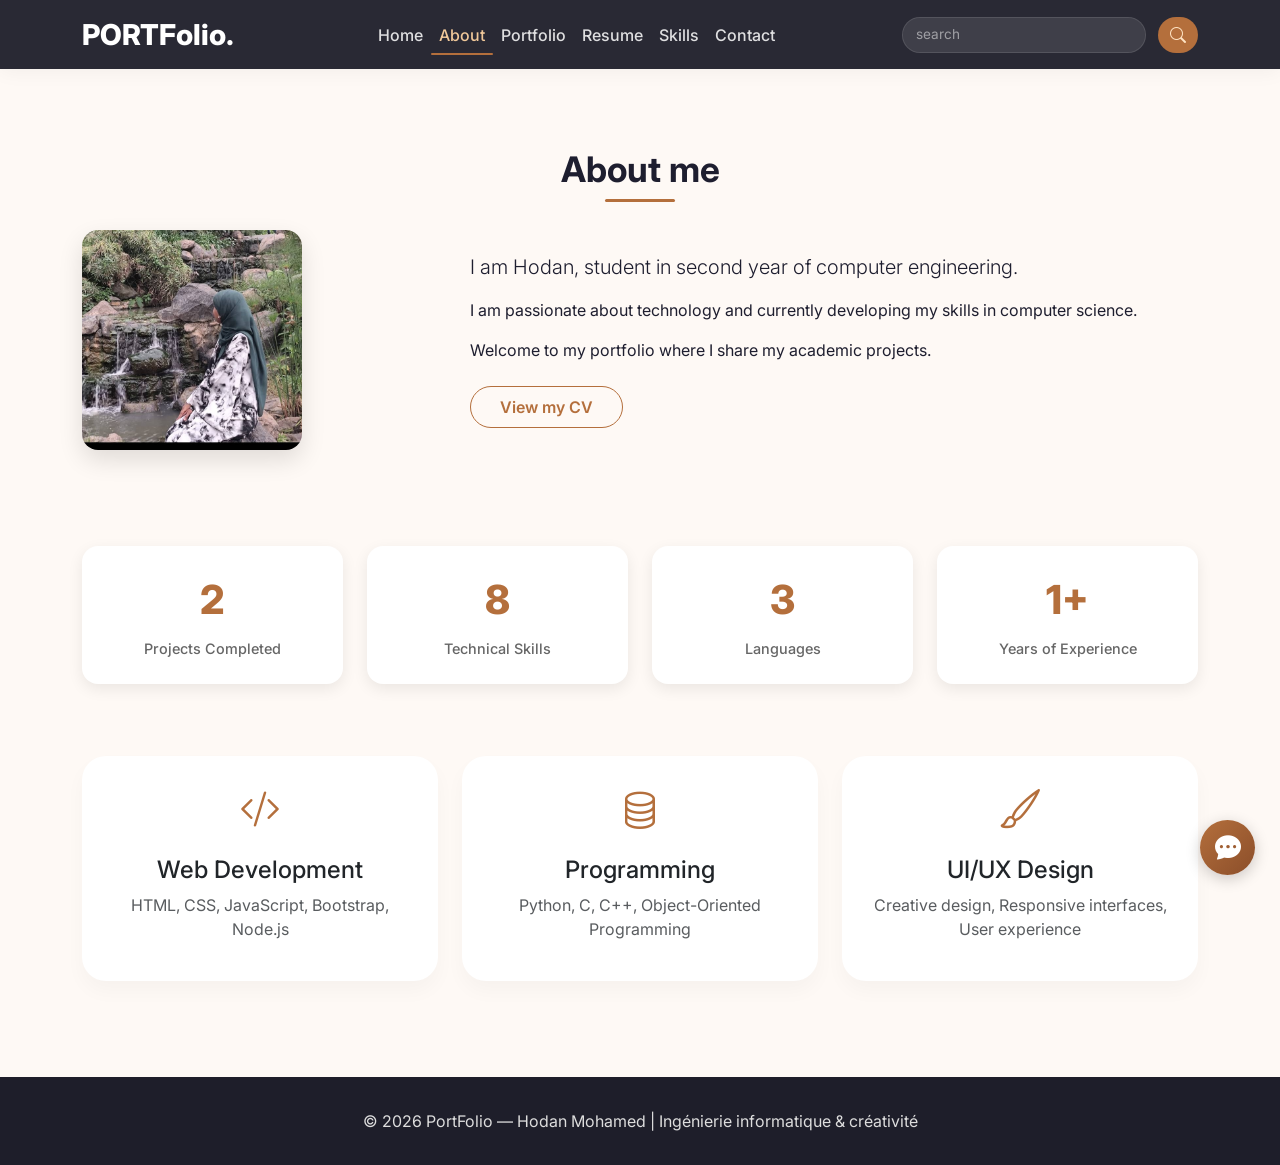
==== about.html @ 30878bd0 "add portfolio file" ====
<!DOCTYPE html>
<html lang="en">
<head>
    <meta charset="UTF-8">
    <meta name="viewport" content="width=device-width, initial-scale=1.0">
    <title>PORTFolio | About</title>
    <link href="https://cdn.jsdelivr.net/npm/bootstrap@5.3.0-alpha1/dist/css/bootstrap.min.css" rel="stylesheet">
    <link rel="stylesheet" href="https://cdn.jsdelivr.net/npm/bootstrap-icons@1.11.3/font/bootstrap-icons.min.css">
    <link href="https://fonts.googleapis.com/css2?family=Inter:opsz,wght@14..32,300;14..32,400;14..32,600;14..32,700;14..32,800&display=swap" rel="stylesheet">
    <link rel="stylesheet" href="style.css">
    <link rel="stylesheet" href="chatbot.css">
    <style>
        .profile-pic {
            width: 220px;
            height: 220px;
            object-fit: cover;
            border-radius: 1rem;
            box-shadow: 0 10px 25px rgba(0,0,0,0.12);
        }
        .navbar {
            background-color: rgba(30, 30, 42, 0.95) !important;
        }
        .navbar-brand {
            color: white !important;
            background: none !important;
            -webkit-text-fill-color: white !important;
        }
        .nav-link {
            color: rgba(255,255,255,0.85) !important;
        }
        .nav-link:hover, .nav-link.active {
            color: #f0c89a !important;
        }
        .search-form input {
            background-color: rgba(255,255,255,0.1);
            border-color: rgba(255,255,255,0.2);
            color: white;
        }
        .search-form input::placeholder {
            color: rgba(255,255,255,0.5);
        }

        /* Style pour les compteurs animés */
        .counter-card {
            background: white;
            border-radius: 1rem;
            padding: 1.5rem;
            text-align: center;
            box-shadow: 0 5px 15px rgba(0,0,0,0.08);
            transition: transform 0.3s ease;
        }
        .counter-card:hover {
            transform: translateY(-5px);
        }
        .counter-number {
            font-size: 2.5rem;
            font-weight: 800;
            color: #b46f3c;
            margin-bottom: 0.5rem;
        }
        .counter-label {
            color: #666;
            font-size: 0.9rem;
            font-weight: 500;
        }
    </style>
</head>
<body>

<nav class="navbar navbar-expand-lg fixed-top">
    <div class="container">
        <a class="navbar-brand" href="index.html">PORTFolio<span style="color: #b46f3c;">.</span></a>
        <button class="navbar-toggler" type="button" data-bs-toggle="collapse" data-bs-target="#navbarMain">
            <span class="navbar-toggler-icon"></span>
        </button>
        <div class="collapse navbar-collapse" id="navbarMain">
            <ul class="navbar-nav mx-auto mb-2 mb-lg-0">
                <li class="nav-item"><a class="nav-link" href="index.html">Home</a></li>
                <li class="nav-item"><a class="nav-link active" href="about.html">About</a></li>
                <li class="nav-item"><a class="nav-link" href="portfolio.html">Portfolio</a></li>
                <li class="nav-item"><a class="nav-link" href="resume.html">Resume</a></li>
                <li class="nav-item"><a class="nav-link" href="skills.html">Skills</a></li>
                <li class="nav-item"><a class="nav-link" href="contact.html">Contact</a></li>
            </ul>
            <form class="d-flex search-form" role="search">
                <input class="form-control me-1" type="search" placeholder="search">
                <button class="btn" type="submit"><i class="bi bi-search"></i></button>
            </form>
        </div>
    </div>
</nav>

<main class="container py-5 mt-4">
    <!-- Section About with animations -->
    <h2 class="section-title">About me</h2>
    
    <div class="row align-items-center g-5">
        <div class="col-md-4 text-center text-md-start">
            <img src="photo.jpg" class="profile-pic" alt="Hodan Mohamed">
        </div>
        <div class="col-md-8">
            <p class="lead">I am Hodan, student in second year of computer engineering.</p>
            <p>I am passionate about technology and currently developing my skills in computer science.</p>
            <p>Welcome to my portfolio where I share my academic projects.</p>
            <a href="resume.html" class="btn btn-outline-custom mt-2">View my CV</a>
        </div>
    </div>

    <!-- Section des compteurs animés -->
    <div class="row mt-5 pt-4 g-4" style="margin-top: 3rem !important;">
        <div class="col-md-3 col-sm-6">
            <div class="counter-card">
                <div class="counter-number">
                    <span class="counter" data-target="3">0</span>
                </div>
                <div class="counter-label">Projects Completed</div>
            </div>
        </div>
        <div class="col-md-3 col-sm-6">
            <div class="counter-card">
                <div class="counter-number">
                    <span class="counter" data-target="10">0</span>
                </div>
                <div class="counter-label">Technical Skills</div>
            </div>
        </div>
        <div class="col-md-3 col-sm-6">
            <div class="counter-card">
                <div class="counter-number">
                    <span class="counter" data-target="4">0</span>
                </div>
                <div class="counter-label">Languages</div>
            </div>
        </div>
        <div class="col-md-3 col-sm-6">
            <div class="counter-card">
                <div class="counter-number">
                    <span class="counter" data-target="2">0</span>+
                </div>
                <div class="counter-label">Years of Experience</div>
            </div>
        </div>
    </div>

    <!-- Section compétences clés -->
    <div class="row mt-5 g-4">
        <div class="col-md-4">
            <div class="card p-4 h-100 text-center">
                <i class="bi bi-code-slash" style="font-size: 2.5rem; color: #b46f3c;"></i>
                <h4 class="mt-3">Web Development</h4>
                <p class="text-muted">HTML, CSS, JavaScript, Bootstrap, Node.js</p>
            </div>
        </div>
        <div class="col-md-4">
            <div class="card p-4 h-100 text-center">
                <i class="bi bi-database" style="font-size: 2.5rem; color: #b46f3c;"></i>
                <h4 class="mt-3">Programming</h4>
                <p class="text-muted">Python, C, C++, Object-Oriented Programming</p>
            </div>
        </div>
        <div class="col-md-4">
            <div class="card p-4 h-100 text-center">
                <i class="bi bi-brush" style="font-size: 2.5rem; color: #b46f3c;"></i>
                <h4 class="mt-3">UI/UX Design</h4>
                <p class="text-muted">Creative design, Responsive interfaces, User experience</p>
            </div>
        </div>
    </div>
</main>

<footer>
    <div class="container">
        <p class="mb-0">© 2026 PortFolio — Hodan Mohamed | Ingénierie informatique & créativité</p>
    </div>
</footer>

<script src="https://cdn.jsdelivr.net/npm/bootstrap@5.3.0-alpha1/dist/js/bootstrap.bundle.min.js"></script>
<script src="chatbot.js"></script>
<script src="scroll-animations.js"></script>

<script>
// Fonction pour les compteurs animés
function initCounterAnimation() {
    const counters = document.querySelectorAll('.counter');
    
    const counterObserver = new IntersectionObserver((entries) => {
        entries.forEach(entry => {
            if (entry.isIntersecting) {
                const counter = entry.target;
                const target = parseInt(counter.getAttribute('data-target'));
                let current = 0;
                const increment = target / 50;
                const timer = setInterval(() => {
                    current += increment;
                    if (current >= target) {
                        counter.textContent = target;
                        clearInterval(timer);
                    } else {
                        counter.textContent = Math.floor(current);
                    }
                }, 30);
                counterObserver.unobserve(counter);
            }
        });
    }, { threshold: 0.5 });
    
    counters.forEach(counter => counterObserver.observe(counter));
}

// Démarrer l'animation des compteurs quand la page est chargée
document.addEventListener('DOMContentLoaded', () => {
    initCounterAnimation();
});
</script>
<script>
// ============================================
// RECHERCHE DE PAGES - TAPEZ LE NOM D'UNE PAGE
// ============================================

function initPageSearch() {
    const searchInput = document.querySelector('.search-form input');
    const searchButton = document.querySelector('.search-form button');
    
    if (!searchInput) return;
    
    // Liste des pages du site
    const pages = [
        { name: "home", url: "index.html", aliases: ["accueil", "main", "index"] },
        { name: "about", url: "about.html", aliases: ["apropos", "à propos", "qui", "who"] },
        { name: "portfolio", url: "portfolio.html", aliases: ["projets", "projects", "travaux", "work"] },
        { name: "resume", url: "resume.html", aliases: ["cv", "curriculum", "parcours"] },
        { name: "skills", url: "skills.html", aliases: ["compétences", "competences", "techniques"] },
        { name: "contact", url: "contact.html", aliases: ["me contacter", "email", "joindre"] }
    ];
    
    function goToPage(searchTerm) {
        const term = searchTerm.toLowerCase().trim();
        if (term === "") return false;
        
        // Chercher la page correspondante
        for (let page of pages) {
            // Vérifier le nom exact
            if (page.name === term) {
                window.location.href = page.url;
                return true;
            }
            // Vérifier les alias
            for (let alias of page.aliases) {
                if (term === alias || term.includes(alias)) {
                    window.location.href = page.url;
                    return true;
                }
            }
            // Vérifier si le terme est contenu dans le nom
            if (page.name.includes(term)) {
                window.location.href = page.url;
                return true;
            }
        }
        
        // Si rien n'est trouvé
        alert(`❌ Page "${searchTerm}" non trouvée.\n\n📄 Pages disponibles :\n- Home\n- About\n- Portfolio\n- Resume\n- Skills\n- Contact`);
        return false;
    }
    
    // Recherche au clic sur le bouton
    if (searchButton) {
        searchButton.addEventListener('click', (e) => {
            e.preventDefault();
            goToPage(searchInput.value);
        });
    }
    
    // Recherche en appuyant sur Entrée
    searchInput.addEventListener('keypress', (e) => {
        if (e.key === 'Enter') {
            e.preventDefault();
            goToPage(searchInput.value);
        }
    });
}

// Démarrer la recherche
document.addEventListener('DOMContentLoaded', initPageSearch);
</script>

</body>
</html>
---- style.css ----
/* style.css - version avec animations */
:root {
    --primary: #b46f3c;
    --primary-dark: #8b5a2b;
    --secondary: #2c3e50;
    --light-bg: #fef9f5;
    --dark-text: #1e1e2f;
}

* {
    margin: 0;
    padding: 0;
    box-sizing: border-box;
}

body {
    font-family: 'Inter', system-ui, -apple-system, 'Segoe UI', Roboto, Helvetica, Arial, sans-serif;
    background-color: var(--light-bg);
    color: var(--dark-text);
    padding-top: 76px;
    overflow-x: hidden;
}

/* ========== NAVBAR ========== */
.navbar {
    background-color: rgba(255, 255, 255, 0.98);
    box-shadow: 0 2px 20px rgba(0, 0, 0, 0.05);
    backdrop-filter: blur(2px);
    transition: all 0.3s ease;
}

.navbar-brand {
    font-size: 1.8rem;
    font-weight: 800;
    background: linear-gradient(135deg, #2c3e50, #b46f3c);
    background-clip: text;
    -webkit-background-clip: text;
    color: transparent;
    transition: transform 0.2s;
}
.navbar-brand:hover {
    transform: scale(1.02);
}

.nav-link {
    font-weight: 500;
    color: #2c3e50;
    transition: color 0.2s, transform 0.2s;
    position: relative;
}
.nav-link:hover,
.nav-link.active {
    color: var(--primary);
}
.nav-link.active::after {
    content: '';
    position: absolute;
    bottom: 0;
    left: 0;
    width: 100%;
    height: 2px;
    background: var(--primary);
    border-radius: 2px;
    animation: slideIn 0.3s ease-out;
}
@keyframes slideIn {
    from { width: 0; }
    to { width: 100%; }
}

.dropdown-menu {
    border-radius: 1rem;
    border: none;
    box-shadow: 0 10px 25px rgba(0,0,0,0.08);
    animation: fadeInDown 0.2s ease-out;
}
.dropdown-item:hover {
    background-color: #f8e4d4;
    color: var(--primary);
    transform: translateX(5px);
    transition: all 0.2s;
}

.search-form input {
    border-radius: 40px;
    border: 1px solid #e2d6cc;
    background-color: white;
    padding: 0.3rem 0.8rem;
    font-size: 0.85rem;
    transition: all 0.2s;
}
.search-form input:focus {
    border-color: var(--primary);
    box-shadow: 0 0 0 3px rgba(180,111,60,0.2);
}
.search-form button {
    border-radius: 40px;
    background-color: var(--primary);
    border: none;
    color:bisque;
    margin-left: 0.5rem;
    transition: background 0.2s, transform 0.1s;
}
.search-form button:hover {
    background-color: var(--primary-dark);
    transform: scale(1.02);
}

/* ========== HERO ========== */
.hero {
    min-height: 85vh;
    display: flex;
    align-items: center;
    text-align: center;
    background: linear-gradient(145deg, #fff9f5 0%, #fef6ef 100%);
    margin-bottom: 0;
    animation: fadeInUp 0.8s ease-out;
}

.hero h1 {
    font-size: 4rem;
    font-weight: 800;
    background: linear-gradient(125deg, #1f2a3a, #b46f3c);
    background-clip: text;
    -webkit-background-clip: text;
    color: transparent;
    margin-bottom: 1rem;
}

#dynamic-text {
    font-size: 1.6rem;
    font-weight: 500;
    color: var(--primary);
    border-right: 2px solid var(--primary);
    padding-right: 6px;
}
.cursor {
    animation: blink 0.9s infinite;
}
@keyframes blink {
    0%, 100% { opacity: 1; }
    50% { opacity: 0; }
}

.btn-outline-custom {
    border: 1px solid var(--primary);
    color: var(--primary);
    border-radius: 40px;
    padding: 0.5rem 1.8rem;
    font-weight: 600;
    transition: all 0.3s ease;
    display: inline-block;
}
.btn-outline-custom:hover {
    background-color: var(--primary);
    color: white;
    transform: translateY(-2px);
    box-shadow: 0 8px 15px rgba(180,111,60,0.2);
}

/* ========== SECTIONS ========== */
.section-title {
    font-size: 2.2rem;
    font-weight: 700;
    text-align: center;
    margin-bottom: 2.5rem;
    position: relative;
}
.section-title::after {
    content: '';
    width: 70px;
    height: 3px;
    background: var(--primary);
    position: absolute;
    bottom: -12px;
     left: 50%;
    transform: translateX(-50%);
    border-radius: 4px;
}

/* ========== CARTES ET ÉLÉMENTS ========== */
.card {
    border: none;
    border-radius: 1.5rem;
    box-shadow: 0 10px 20px rgba(0,0,0,0.03);
    transition: transform 0.3s ease, box-shadow 0.3s;
    background-color: white;
    overflow: hidden;
}
.card:hover {
    transform: translateY(-10px) scale(1.02);
    box-shadow: 0 20px 30px rgba(0,0,0,0.1);
}

.service-icon {
    font-size: 2.5rem;
    color: var(--primary);
    transition: transform 0.2s;
}
.card:hover .service-icon {
    transform: scale(1.1) rotate(3deg);
}

.portfolio-img {
    height: 200px;
    background: linear-gradient(135deg, #ecdcc9, #d9c2ab);
    display: flex;
    align-items: center;
    justify-content: center;
    font-size: 3rem;
    color: #8b5a2b;
    transition: all 0.4s;
}
.portfolio-item:hover .portfolio-img {
    transform: scale(1.03);
    filter: brightness(0.95);
}

/* ========== ANIMATIONS SCROLL ========== */
.fade-in-up {
    opacity: 0;
    transform: translateY(30px);
    transition: opacity 0.6s cubic-bezier(0.2, 0.9, 0.4, 1), transform 0.6s cubic-bezier(0.2, 0.9, 0.4, 1);
}
.fade-in-up.revealed {
    opacity: 1;
    transform: translateY(0);
}

/* Animation pour les éléments qui arrivent en décalé */
@keyframes fadeInUp {
    from {
        opacity: 0;
        transform: translateY(30px);
    }
    to {
        opacity: 1;
        transform: translateY(0);
    }
}

/* ========== FOOTER ========== */
footer {
    background-color: #1e1e2a;
    color: #ddd;
    padding: 2rem;
    text-align: center;
    margin-top: 3rem;
}

/* ========== RESPONSIVE ========== */
@media (max-width: 768px) {
    .hero h1 {
        font-size: 2.8rem;
    }
    #dynamic-text {
        font-size: 1.2rem;
    }
    .section-title {
        font-size: 1.8rem;
    }
    /* ========== SCROLL ANIMATIONS ========== */

/* Animation fade-in-up (apparition par le bas) */
.fade-in-up {
    opacity: 0;
    transform: translateY(40px);
    transition: opacity 0.8s cubic-bezier(0.2, 0.9, 0.4, 1), transform 0.8s cubic-bezier(0.2, 0.9, 0.4, 1);
}

.fade-in-up.revealed {
    opacity: 1;
    transform: translateY(0);
}

/* Animation fade-in-left (apparition par la gauche) */
.fade-in-left {
    opacity: 0;
    transform: translateX(-40px);
    transition: opacity 0.8s cubic-bezier(0.2, 0.9, 0.4, 1), transform 0.8s cubic-bezier(0.2, 0.9, 0.4, 1);
}

.fade-in-left.revealed {
    opacity: 1;
    transform: translateX(0);
}

/* Animation fade-in-right (apparition par la droite) */
.fade-in-right {
    opacity: 0;
    transform: translateX(40px);
    transition: opacity 0.8s cubic-bezier(0.2, 0.9, 0.4, 1), transform 0.8s cubic-bezier(0.2, 0.9, 0.4, 1);
}

.fade-in-right.revealed {
    opacity: 1;
    transform: translateX(0);
}

/* Animation zoom-in (apparition avec zoom) */
.zoom-in {
    opacity: 0;
    transform: scale(0.8);
    transition: opacity 0.6s cubic-bezier(0.2, 0.9, 0.4, 1), transform 0.6s cubic-bezier(0.2, 0.9, 0.4, 1);
}

.zoom-in.revealed {
    opacity: 1;
    transform: scale(1);
}

/* Animation avec délais différents pour les cartes */
.card {
    opacity: 0;
    transform: translateY(30px);
    transition: opacity 0.6s ease-out, transform 0.6s ease-out;
}

.card.revealed {
    opacity: 1;
    transform: translateY(0);
}

/* Délais pour les cartes (effet cascade) */
.card:nth-child(1) { transition-delay: 0.05s; }
.card:nth-child(2) { transition-delay: 0.1s; }
.card:nth-child(3) { transition-delay: 0.15s; }
.card:nth-child(4) { transition-delay: 0.2s; }
.card:nth-child(5) { transition-delay: 0.25s; }
.card:nth-child(6) { transition-delay: 0.3s; }

/* Animation pour les sections */
section, main > * {
    opacity: 0;
    transform: translateY(30px);
    transition: opacity 0.7s ease-out, transform 0.7s ease-out;
}

section.revealed, main > *.revealed {
    opacity: 1;
    transform: translateY(0);
}

/* Animation pour les titres de section */
.section-title {
    opacity: 0;
    transform: translateY(20px);
    transition: opacity 0.5s ease-out, transform 0.5s ease-out;
}

.section-title.revealed {
    opacity: 1;
    transform: translateY(0);
}

/* Bouton retour en haut */
.scroll-top-btn {
    position: fixed;
    bottom: 30px;
    right: 30px;
    width: 45px;
    height: 45px;
    background: linear-gradient(135deg, #b46f3c, #8b5a2b);
    color: white;
    border: none;
    border-radius: 50%;
    cursor: pointer;
    display: flex;
    align-items: center;
    justify-content: center;
    font-size: 20px;
    opacity: 0;
    visibility: hidden;
    transition: all 0.3s ease;
    z-index: 999;
    box-shadow: 0 4px 12px rgba(0,0,0,0.15);
}

.scroll-top-btn.show {
    opacity: 1;
    visibility: visible;
}

.scroll-top-btn:hover {
    transform: scale(1.1);
    background: linear-gradient(135deg, #8b5a2b, #6b4420);
}

/* Barre de progression de scroll */
.scroll-progress {
    position: fixed;
    top: 0;
    left: 0;
    width: 0%;
    height: 3px;
    background: linear-gradient(90deg, #b46f3c, #f0c89a);
    z-index: 1001;
    transition: width 0.1s ease-out;

}

}
---- chatbot.css ----
/* chatbot.css - Style pour le chatbot du portfolio */
.chatbot-button {
    position: fixed;
    bottom: 25px;
    right: 25px;
    width: 55px;
    height: 55px;
    border-radius: 50%;
    background: linear-gradient(135deg, #b46f3c, #8b4e2a);
    border: none;
    color: white;
    font-size: 26px;
    cursor: pointer;
    box-shadow: 0 4px 15px rgba(0,0,0,0.2);
    transition: all 0.3s ease;
    z-index: 1000;
    display: flex;
    align-items: center;
    justify-content: center;
}

.chatbot-button:hover {
    transform: scale(1.1);
    box-shadow: 0 6px 20px rgba(0,0,0,0.3);
}

.chatbot-container {
    position: fixed;
    bottom: 90px;
    right: 25px;
    width: 300px;
    height: 400px;
    background: white;
    border-radius: 16px;
    box-shadow: 0 10px 30px rgba(0,0,0,0.2);
    display: none;
    flex-direction: column;
    overflow: hidden;
    z-index: 1001;
    font-family: 'Inter', sans-serif;
    animation: slideUp 0.3s ease;
}

@keyframes slideUp {
    from {
        opacity: 0;
        transform: translateY(20px);
    }
    to {
        opacity: 1;
        transform: translateY(0);
    }
}

.chatbot-header {
    background: linear-gradient(135deg, #b46f3c, #8b4e2a);
    color: white;
    padding: 12px 15px;
    display: flex;
    justify-content: space-between;
    align-items: center;
}

.chatbot-header h3 {
    margin: 0;
    font-size: 1rem;
    font-weight: 600;
    display: flex;
    align-items: center;
    gap: 6px;
}

.chatbot-header h3 i {
    font-size: 1rem;
}

.close-chatbot {
    background: rgba(255,255,255,0.2);
    border: none;
    color: white;
    width: 28px;
    height: 28px;
    border-radius: 50%;
    font-size: 14px;
    cursor: pointer;
    display: flex;
    align-items: center;
    justify-content: center;
    transition: background 0.2s;
}

.close-chatbot:hover {
    background: rgba(255,255,255,0.4);
}

.chatbot-messages {
    flex: 1;
    padding: 12px;
    overflow-y: auto;
    background: #f8f9fa;
}

.message {
    margin-bottom: 10px;
    display: flex;
    flex-direction: column;
}

.message.user {
    align-items: flex-end;
}

.message.bot {
    align-items: flex-start;
}

.message-bubble {
    max-width: 85%;
    padding: 8px 12px;
    border-radius: 16px;
    font-size: 0.8rem;
    line-height: 1.4;
    word-wrap: break-word;
}

.message.user .message-bubble {
    background: #b46f3c;
    color: white;
    border-bottom-right-radius: 4px;
}

.message.bot .message-bubble {
    background: white;
    color: #333;
    border: 1px solid #e0e0e0;
    border-bottom-left-radius: 4px;
}

.message.bot .message-bubble a {
    color: #b46f3c;
    text-decoration: none;
}

.message.bot .message-bubble a:hover {
    text-decoration: underline;
}

.chatbot-input {
    display: flex;
    padding: 10px;
    background: white;
    border-top: 1px solid #eee;
    gap: 8px;
}

.chatbot-input input {
    flex: 1;
    padding: 8px 12px;
    border: 1px solid #ddd;
    border-radius: 20px;
    outline: none;
    font-size: 0.8rem;
}

.chatbot-input input:focus {
    border-color: #b46f3c;
}

.chatbot-input button {
    background: #b46f3c;
    border: none;
    color: white;
    width: 34px;
    height: 34px;
    border-radius: 50%;
    cursor: pointer;
    transition: background 0.3s;
    display: flex;
    align-items: center;
    justify-content: center;
}

.chatbot-input button:hover {
    background: #8b4e2a;
}

.quick-replies {
    display: flex;
    flex-wrap: wrap;
    gap: 6px;
    padding: 8px 10px;
    background: white;
    border-top: 1px solid #f0f0f0;
}

.quick-reply {
    background: #f0e6dd;
    color: #b46f3c;
    border: none;
    padding: 5px 10px;
    border-radius: 18px;
    font-size: 0.7rem;
    cursor: pointer;
    transition: all 0.2s;
}

.quick-reply:hover {
    background: #b46f3c;
    color: white;
}

.typing-indicator {
    display: flex;
    gap: 4px;
    padding: 8px 12px;
    background: white;
    border-radius: 16px;
    border: 1px solid #e0e0e0;
    width: fit-content;
}

.typing-indicator span {
    width: 7px;
    height: 7px;
    background: #b46f3c;
    border-radius: 50%;
    animation: typing 1.4s infinite;
}

.typing-indicator span:nth-child(2) {
    animation-delay: 0.2s;
}

.typing-indicator span:nth-child(3) {
    animation-delay: 0.4s;
}

@keyframes typing {
    0%, 60%, 100% {
        transform: translateY(0);
        opacity: 0.4;
    }
    30% {
        transform: translateY(-5px);
        opacity: 1;
    }
}

/* Scrollbar styling */
.chatbot-messages::-webkit-scrollbar {
    width: 4px;
}

.chatbot-messages::-webkit-scrollbar-track {
    background: #f1f1f1;
}

.chatbot-messages::-webkit-scrollbar-thumb {
    background: #b46f3c;
    border-radius: 4px;
}

@media (max-width: 480px) {
    .chatbot-container {
        width: 280px;
        height: 380px;
        right: 10px;
        bottom: 80px;
    }
    
    .chatbot-button {
        width: 50px;
        height: 50px;
        font-size: 24px;
        bottom: 15px;
        right: 15px;
    }
}
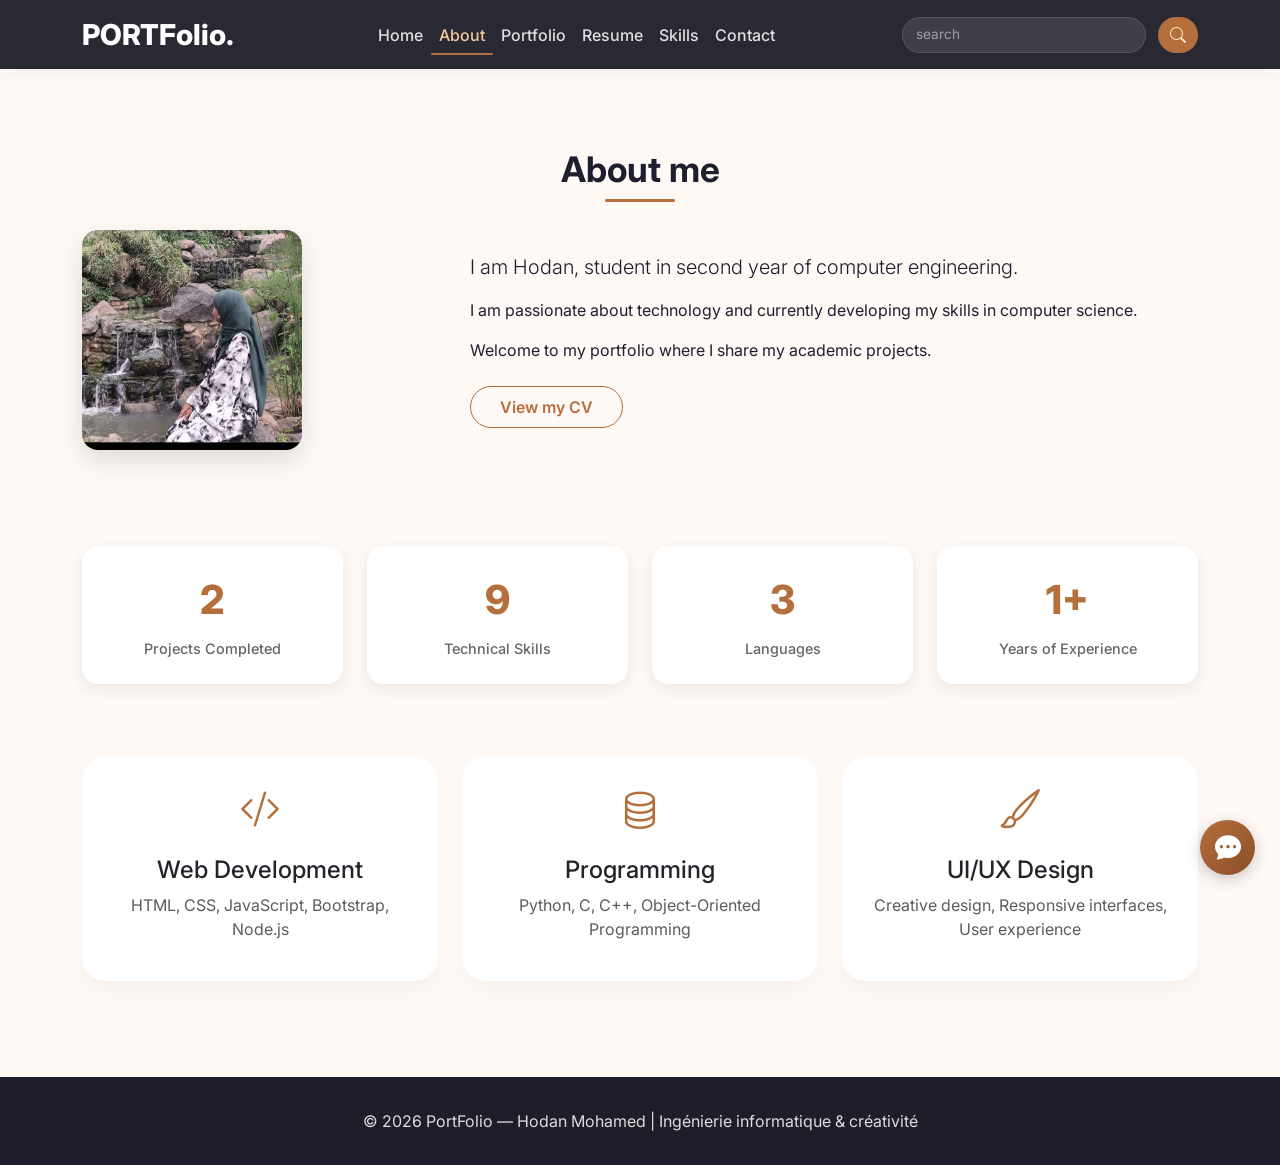
==== commit e4f90157: "Update about.html" ====
--- a/about.html
+++ b/about.html
@@ -285,4 +285,4 @@
 </script>
 
 </body>
-</html>+</html>
